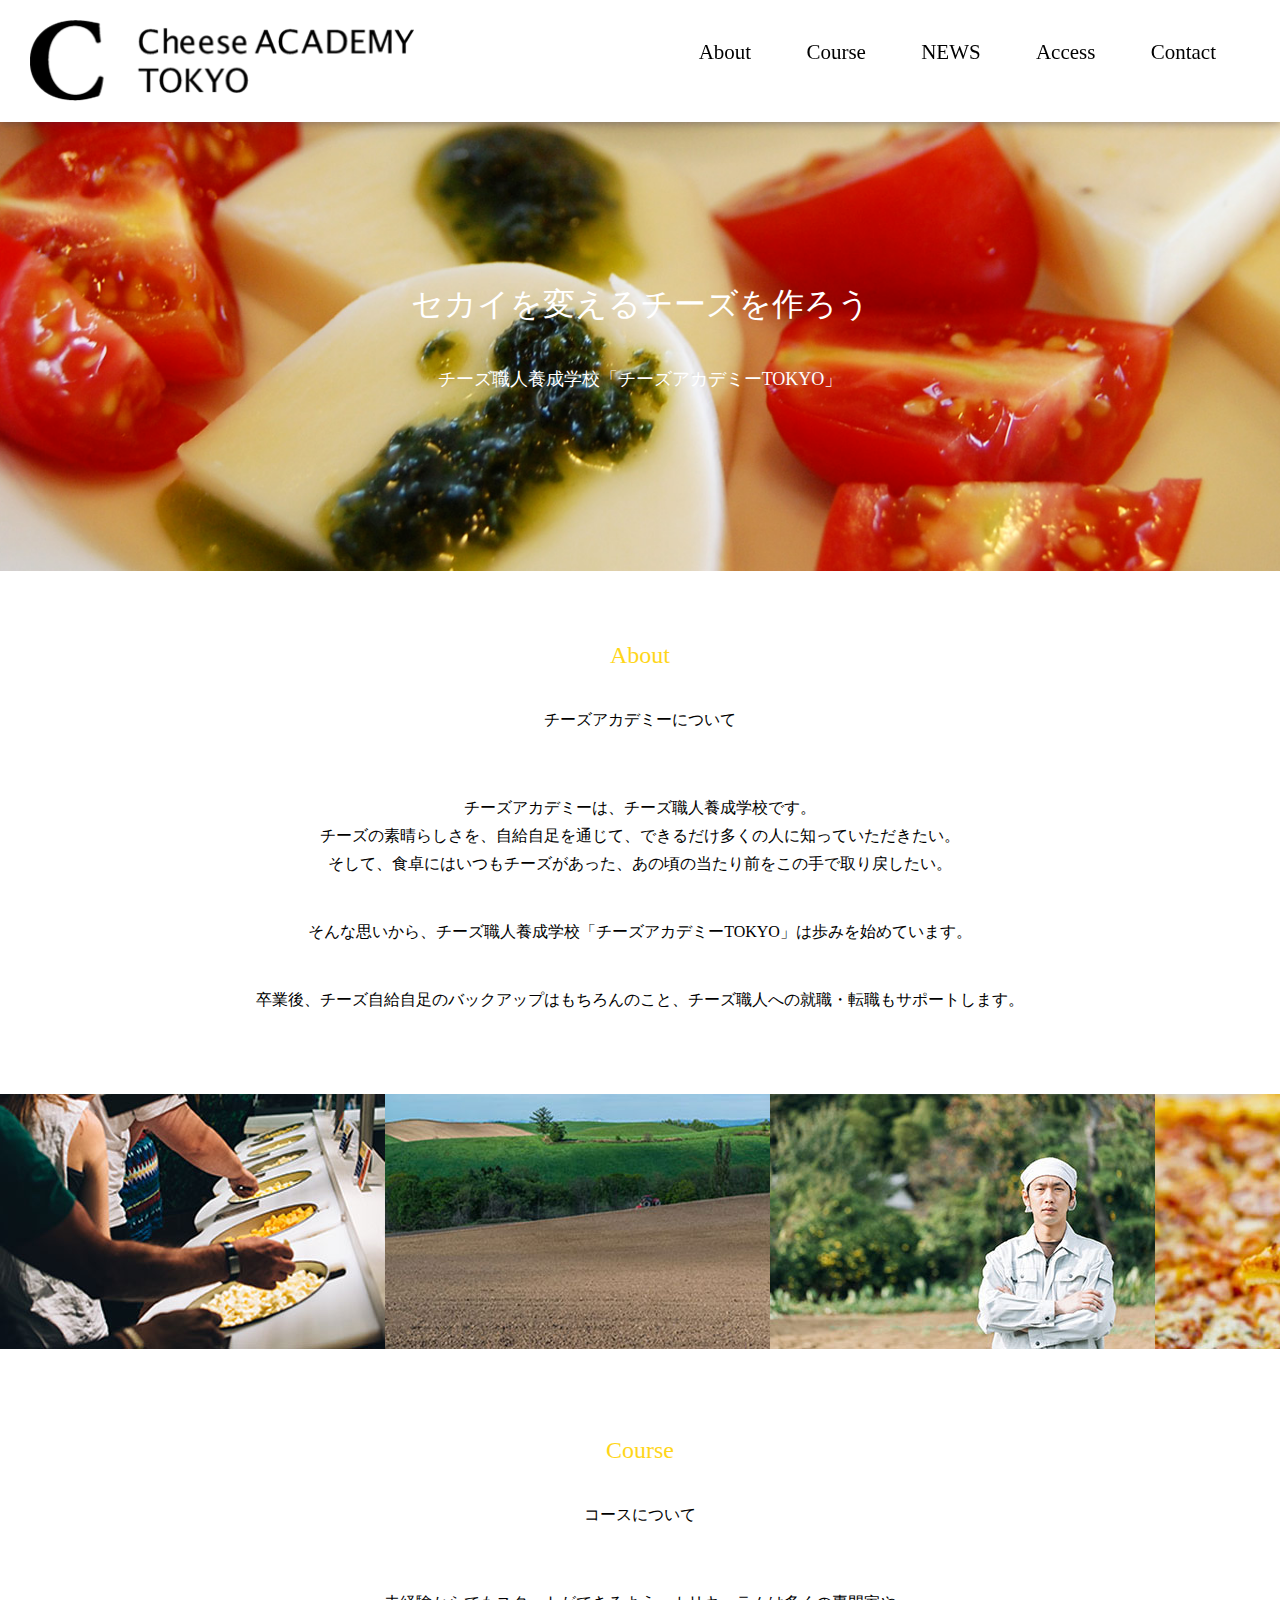
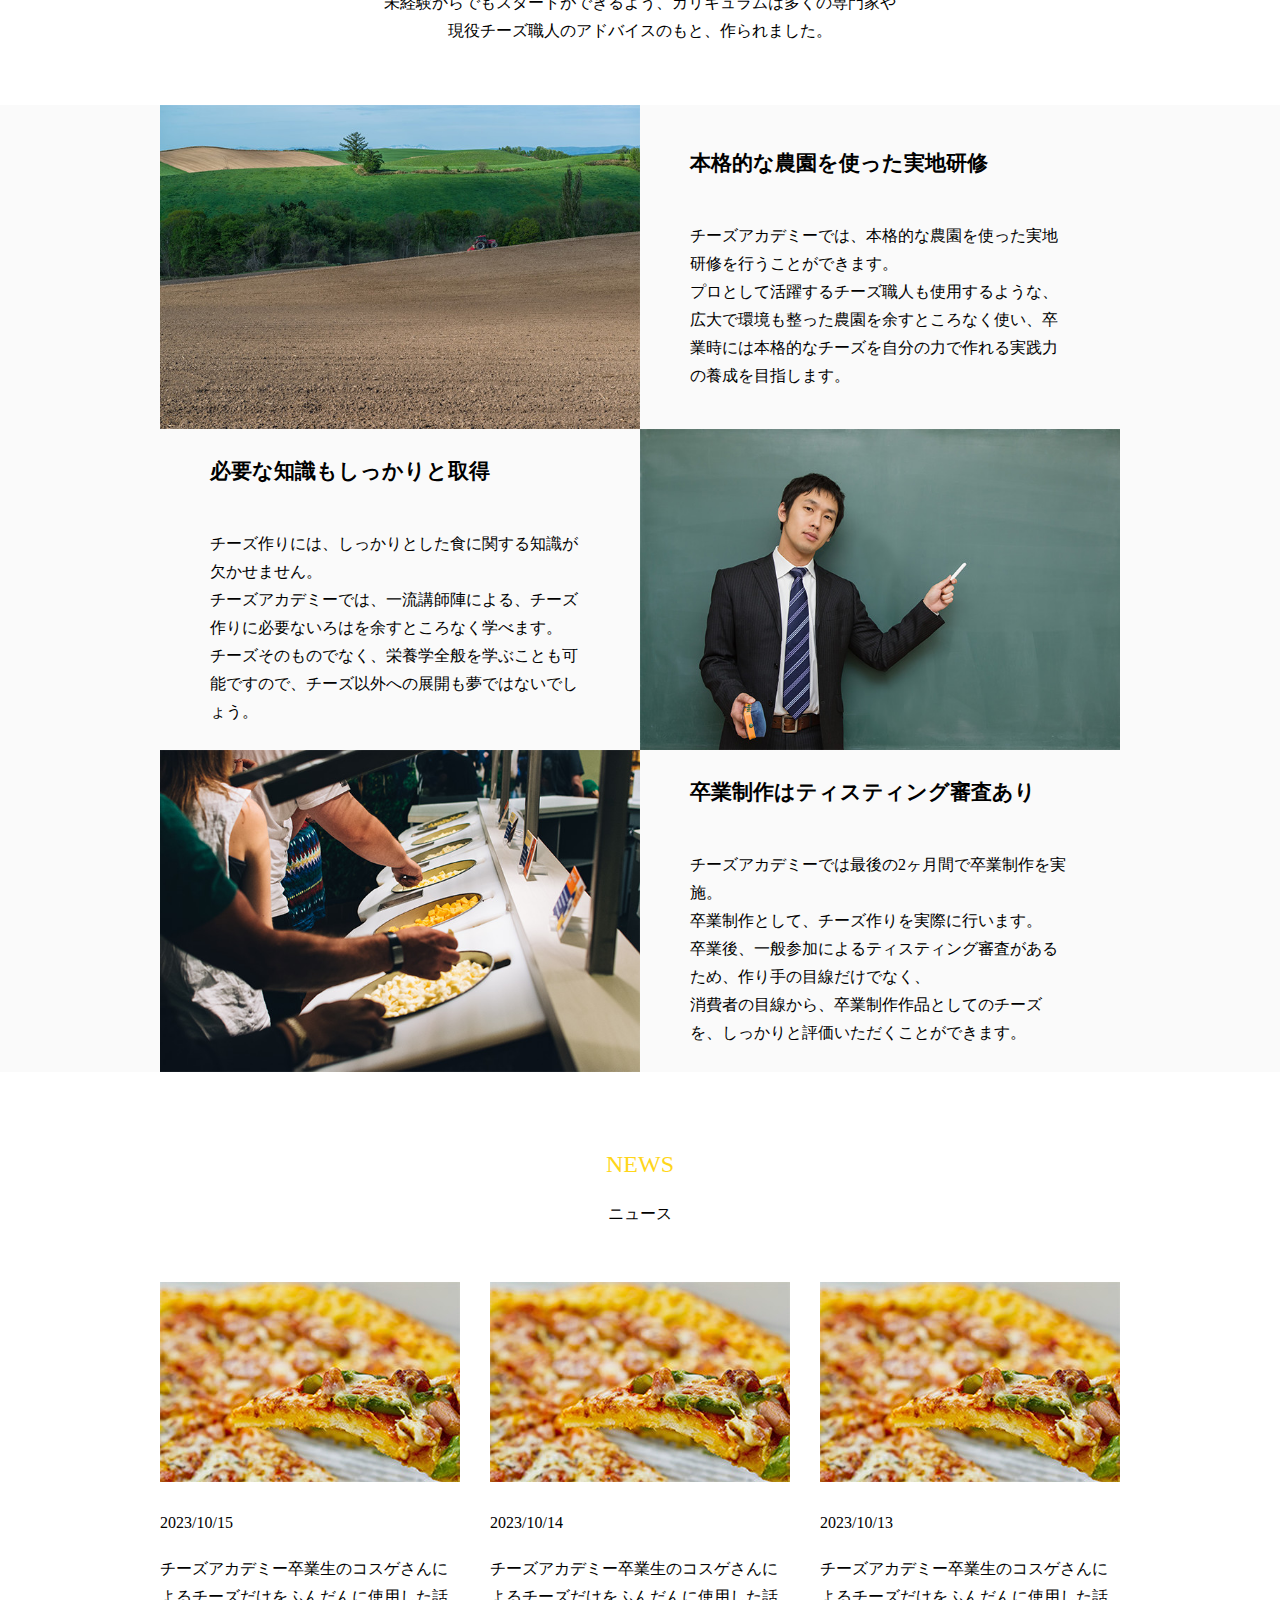
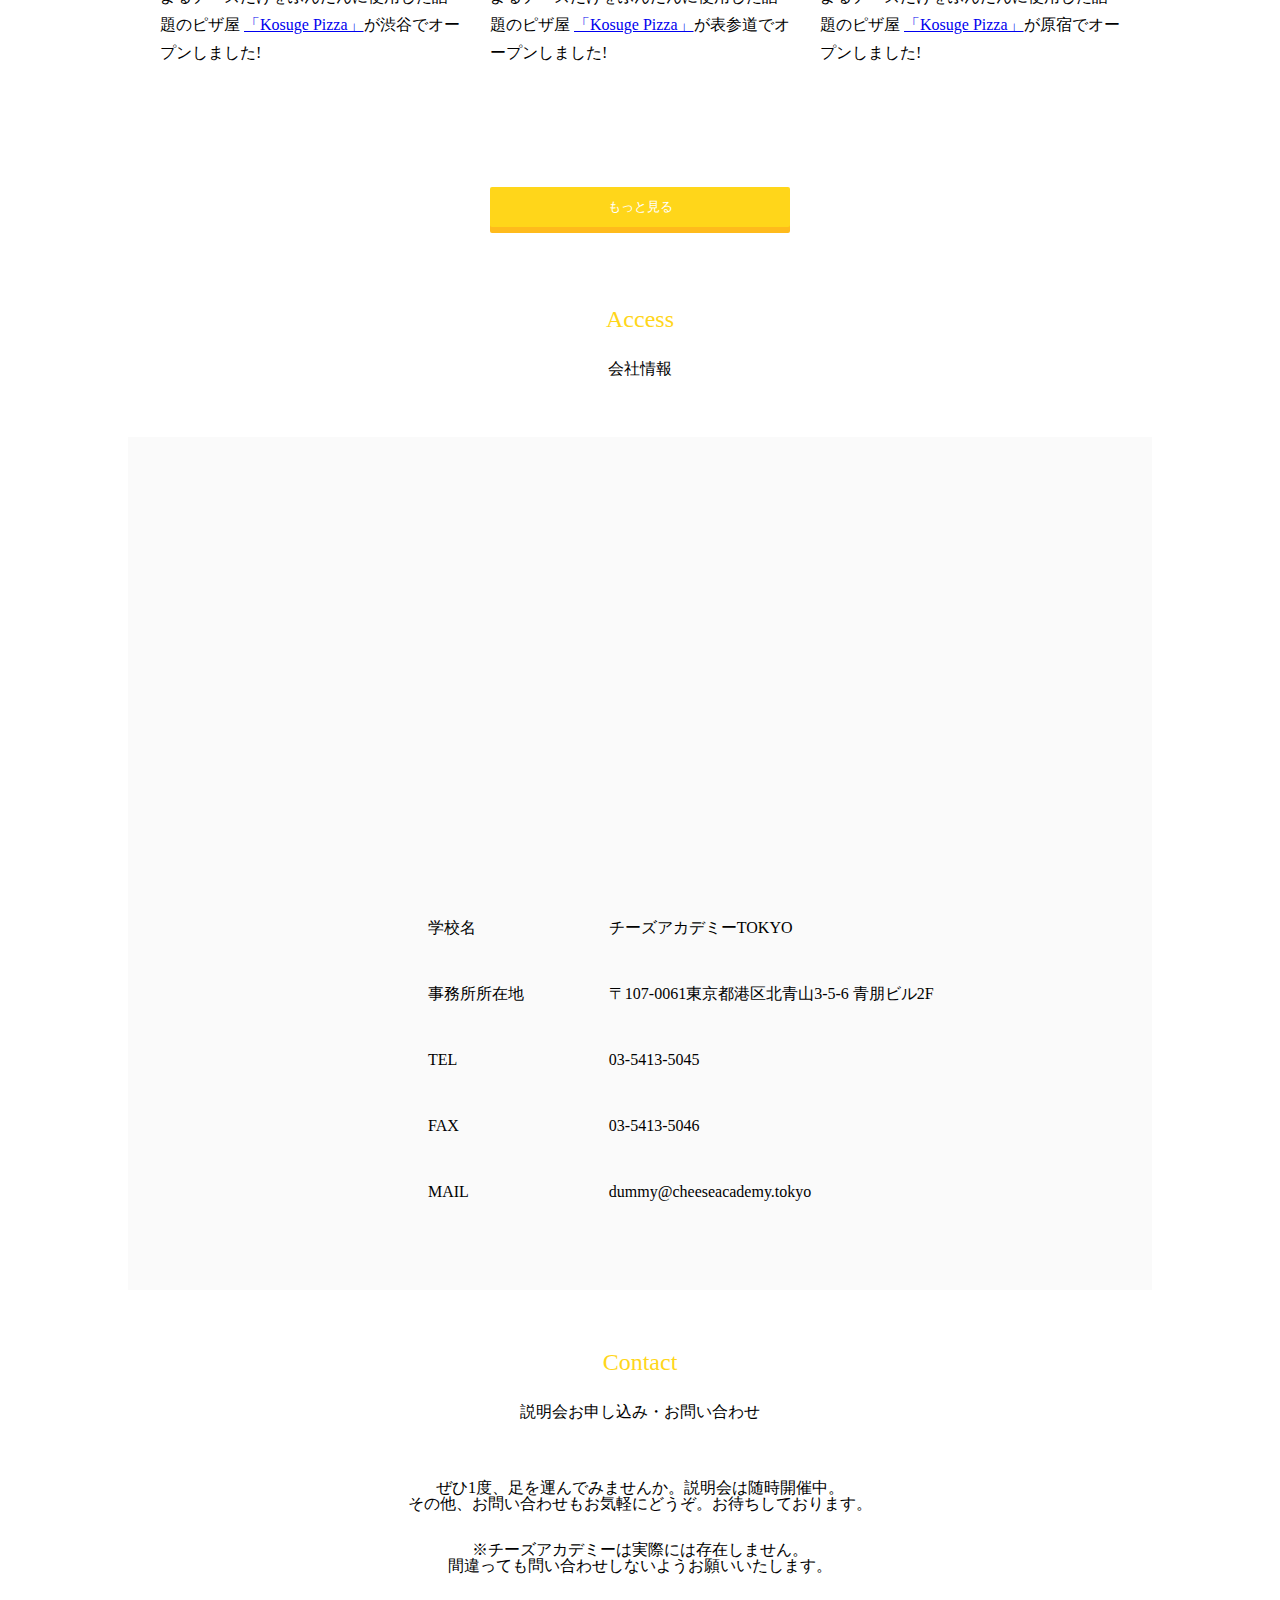
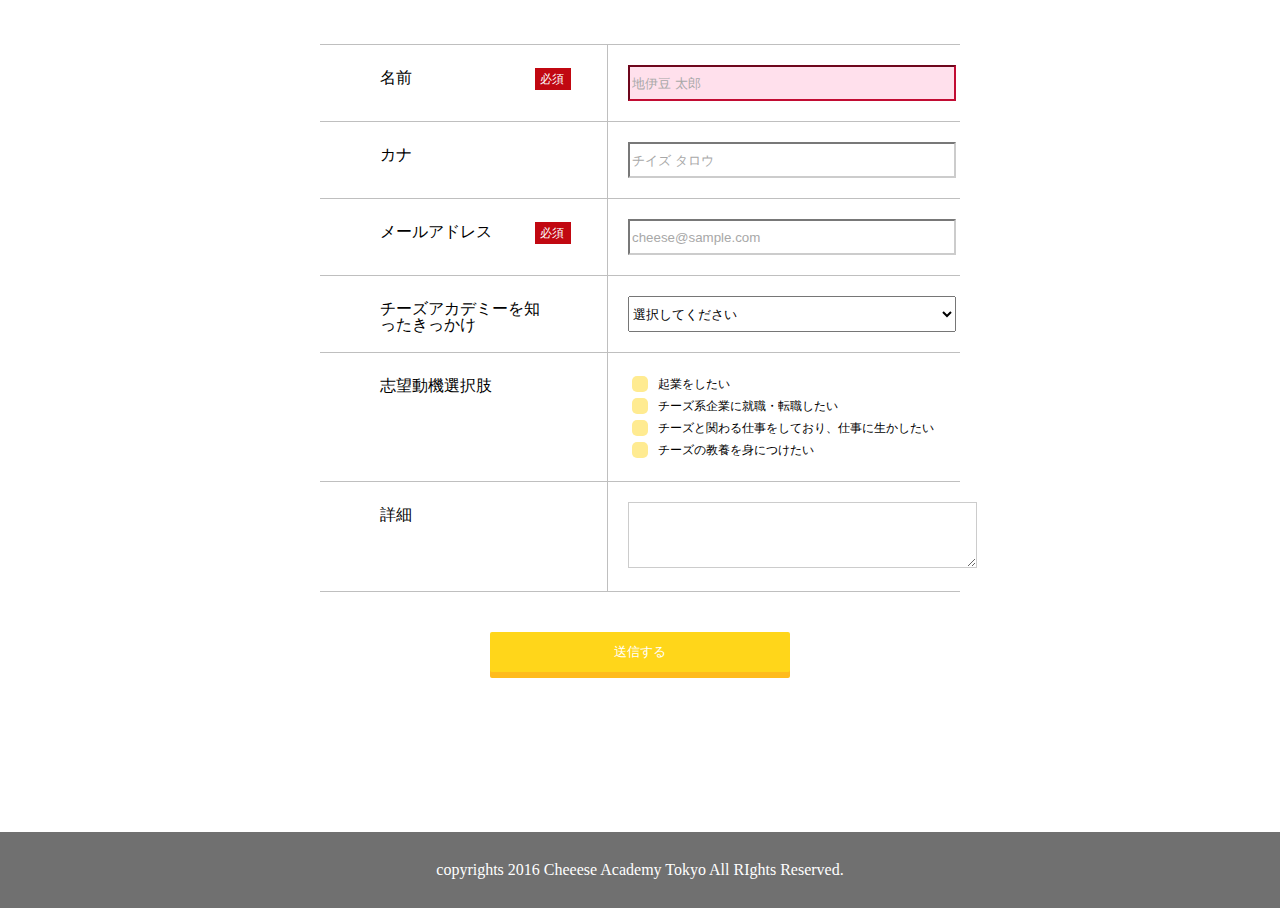
==== index.html @ 1098b5f2 "first commit" ====
<!DOCTYPE html>
<html lang="ja">

<head>
  <meta charset="UTF-8">
  <meta name="viewport" content="width=device-width, initial-scale=1.0">
  <meta http-equiv="X-UA-Compatible" content="ie=edge">

  <title>Cheese ACADEMY TOKYO</title>
  <link rel="icon" href="img/favicon.ico">
  <link rel="stylesheet" href="css/reset.css">
  <link rel="stylesheet" href="css/style.css">
</head>

<body>
  <!-- ヘッダー -->
  <header class="global-header">
    <picture>
      <source srcset="img/header_logo.png" alt="cheese ACADEMY TOKYO" media="(min-width: 768px)">
      <img src="img/logo_sp.png" alt="cheese ACADEMY TOKYO">
    </picture>

    <!-- ナビゲーション -->
    <nav>
      <ul>
        <li><a href="#about">About</a></li>
        <li><a href="#course">Course</a></li>
        <li><a href="#news">NEWS</a></li>
        <li><a href="#access">Access</a></li>
        <li><a href="#contact">Contact</a></li>
      </ul>
    </nav>
  </header>

  <main>
    <!-- メインビジュアル -->
    <article id="main-visual">
      <img src="img/mainbg.png" alt="メインビジュアル">
      <h1 class="center">
        <p class="mv-title">セカイを変えるチーズを作ろう</p>
        <p class="mv-subtitle">チーズ職人養成学校「チーズアカデミーTOKYO」</p>
      </h1>
    </article>

    <section id="about" class="wrapper">
      <!-- アバウト内の上部 -->
      <h2>About</h2>
      <h3>チーズアカデミーについて</h3>
      <article class="text-center">
        <p>チーズアカデミーは、チーズ職人養成学校です。</p>
        <p>チーズの素晴らしさを、自給自足を通じて、できるだけ多くの人に知っていただきたい。<br>
          そして、食卓にはいつもチーズがあった、あの頃の当たり前をこの手で取り戻したい。</p>
        <span>そんな思いから、チーズ職人養成学校「チーズアカデミーTOKYO」は歩みを始めています。</span>
        <p>卒業後、チーズ自給自足のバックアップはもちろんのこと、チーズ職人への就職・転職もサポートします。</p>
      </article>

      <!-- アバウトの下部 -->
      <article id="about-visual" class="loop">
        <ul class="loop_box">
          <li class="loop_item"><img src="img/about_01.jpg" alt="本格的なチーズ"></li>
          <li class="loop_item"><img src="img/about_02.jpg" alt="広大で環境も整った農園"></li>
          <li class="loop_item"><img src="img/about_03.jpg" alt="プロとして活躍するチーズ職人"></li>
          <li class="loop_item"><img src="img/about_04.jpg" alt="卒業制作のピッツァ"></li>
        </ul>
        <ul class="loop_box">
          <li class="loop_item"><img src="img/about_01.jpg" alt="本格的なチーズ"></li>
          <li class="loop_item"><img src="img/about_02.jpg" alt="広大で環境も整った農園"></li>
          <li class="loop_item"><img src="img/about_03.jpg" alt="プロとして活躍するチーズ職人"></li>
          <li class="loop_item"><img src="img/about_04.jpg" alt="卒業制作のピッツァ"></li>
        </ul>
      </article>
    </section>

    <section id="course" class="wrapper">
      <!-- コースの上部 -->
      <article class="course-text">
        <h2>Course</h2>
        <h3>コースについて</h3>
        <p class="text-center">未経験からでもスタートができるよう、カリキュラムは多くの専門家や<br>
          現役チーズ職人のアドバイスのもと、作られました。
        </p>
      </article>
      <!-- コースの下部 -->

      <article class="course-wrap">
        <!-- コース１ -->
        <article class="course-field">
          <img src="img/course_01.jpg" alt="広大で環境も整った農園">
          <dl class="course-list1">
            <dt class="course-title">本格的な農園を使った実地研修</dt>
            <dd class="course-item-text">
              チーズアカデミーでは、本格的な農園を使った実地研修を行うことができます。<br>
              プロとして活躍するチーズ職人も使用するような、広大で環境も整った農園を余すところなく使い、卒業時には本格的なチーズを自分の力で作れる実践力の養成を目指します。
            </dd>
          </dl>
        </article>

        <!-- コース２ -->
        <article class="course-field">
          <dl class="course-list2">
            <dt class="course-title">必要な知識もしっかりと取得</dt>
            <dd class="course-item-text">
              チーズ作りには、しっかりとした食に関する知識が欠かせません。<br>
              チーズアカデミーでは、一流講師陣による、チーズ作りに必要ないろはを余すところなく学べます。<br>
              チーズそのものでなく、栄養学全般を学ぶことも可能ですので、チーズ以外への展開も夢ではないでしょう。
            </dd>
          </dl>
          <img src="img/course_02.jpg" alt="一流講師陣">
        </article>

        <!-- コース3 -->
        <article class="course-field">
          <img src="img/course_03.jpg" alt="広大で環境も整った農園">
          <dl class="course-list3">
            <dt class="course-title">卒業制作はティスティング審査あり</dt>
            <dd class="course-item-text">
              チーズアカデミーでは最後の2ヶ月間で卒業制作を実施。<br>
              卒業制作として、チーズ作りを実際に行います。<br>
              卒業後、一般参加によるティスティング審査があるため、作り手の目線だけでなく、<br>
              消費者の目線から、卒業制作作品としてのチーズを、しっかりと評価いただくことができます。
            </dd>
          </dl>
        </article>
      </article>
    </section>

    <section id="news" class="wrapper">
      <h2>NEWS</h2>
      <h3>ニュース</h3>
      <article class="news-wrap">
        <article class="news-field">
          <img src="img/news_img.jpg" alt="一番人気のkosuge special">
          <time>2023/10/15</time>
          <p class="news-text">
            チーズアカデミー卒業生のコスゲさんによるチーズだけをふんだんに使用した話題のピザ屋
            <a href="shop.html">「Kosuge Pizza」</a>が渋谷でオープンしました&excl;
          </p>
        </article>

        <article class="news-field">
          <img src="img/news_img.jpg" alt="一番人気のkosuge special">
          <time>2023/10/14</time>
          <p class="news-text">
            チーズアカデミー卒業生のコスゲさんによるチーズだけをふんだんに使用した話題のピザ屋
            <a href="http://kosuge-eki.jp/restaurant/">「Kosuge Pizza」</a>が表参道でオープンしました&excl;
          </p>
        </article>

        <article class="news-field">
          <img src="img/news_img.jpg" alt="一番人気のkosuge special">
          <time>2023/10/13</time>
          <p class="news-text">
            チーズアカデミー卒業生のコスゲさんによるチーズだけをふんだんに使用した話題のピザ屋
            <a href="shop.html">「Kosuge Pizza」</a>が原宿でオープンしました&excl;
          </p>
        </article>
      </article>

      <h2>
        <button onclick="window.open('shop.html')">もっと見る</button>
      </h2>
    </section>

    <section id="access" class="wrapper">
      <h2>Access</h2>
      <h3>会社情報</h3>
      <article class="access-wrap">
        <iframe
          src="https://www.google.com/maps/embed?pb=!1m18!1m12!1m3!1d920.5806345741612!2d139.7122417779277!3d35.66760393351001!2m3!1f0!2f0!3f0!3m2!1i1024!2i768!4f13.1!3m3!1m2!1s0x60188d7eaf6941cf%3A0x4d0182e5dea5e6cb!2sChees%20ACADEMY%20TOKYO!5e0!3m2!1sja!2sjp!4v1697269528415!5m2!1sja!2sjp"
          width="1210" height="400" style="border:0;" allowfullscreen="" loading="lazy"
          referrerpolicy="no-referrer-when-downgrade">
        </iframe>
        <dl>
          <dt>学校名</dt>
          <dd>チーズアカデミーTOKYO</dd>
          <dt>事務所所在地</dt>
          <dd>〒107-0061東京都港区北青山3-5-6 青朋ビル2F</dd>
          <dt>TEL</dt>
          <dd>03-5413-5045</dd>
          <dt>FAX</dt>
          <dd>03-5413-5046</dd>
          <dt>MAIL</dt>
          <dd>dummy@cheeseacademy.tokyo</dd>
        </dl>
      </article>
    </section>

    <section id="contact" class="wrapper">
      <h2>Contact</h2>
      <h3>説明会お申し込み・お問い合わせ</h3>

      <p>ぜひ1度、足を運んでみませんか。説明会は随時開催中。</p>
      <p>その他、お問い合わせもお気軽にどうぞ。お待ちしております。</p>

      <p class="small">&#8251;チーズアカデミーは実際には存在しません。<br>
        間違っても問い合わせしないようお願いいたします。</p>
    </section>

    <section id="form">
      <form> <!-- <form action="form.html" method="post"> -->
        <dl class="form-wrap">
          <dt class="form-title">
            <label for="name">名前<span class="essential">必須</span></label>
          </dt>
          <dd>
            <input type="text" name="name" id="name" placeholder="地伊豆 太郎" required>

          </dd>

          <dt class="form-title">
            <label for="kana">カナ</label>
          </dt>
          <dd>
            <input type="text" name="kana" id="kana" placeholder="チイズ タロウ">
          </dd>
          <dt class="form-title">
            <label for="mail">メールアドレス<span class="essential" required>必須</span></label>
          </dt>
          <dd>
            <input type="email" name="email" autocomplete="email" placeholder="cheese@sample.com">
            <p class="error-message">※ 入力内容をご確認ください</p>
          </dd>
          <dt class="form-title"><label for="form-chance">チーズアカデミーを知ったきっかけ</label>
          </dt>
          <dd>
            <select>
              <option hidden>選択してください</option>
              <option>google検索</option>
              <option>SNS</option>
              <option>紹介</option>
              <option>たまたま通りかかった</option>
              <option>その他</option>
            </select>
          </dd>
          <dt class="form-title"><label for="reason">志望動機選択肢</label></dt>
          <dd class="checkbox">
            <ul>
              <li><label><input type="checkbox" name="start">起業をしたい</label></li>
              <li><label><input type="checkbox" name="work">チーズ系企業に就職・転職したい</label></li>
              <li><label><input type="checkbox" name="revive">チーズと関わる仕事をしており、仕事に生かしたい</label></li>
              <li><label><input type="checkbox" name="culture">チーズの教養を身につけたい</label></li>
            </ul>
          </dd>
          <dt class="form-title"><label for="detail">詳細</label></dt>
          <dd>
            <textarea name="message" cols="41" rows="4"></textarea>
          </dd>
        </dl>
        <h2>
          <button onclick="window.open('./form.html')">送信する</button>
        </h2>
      </form>
    </section>

  </main>


  
  <footer>copyrights 2016 Cheeese Academy Tokyo All RIghts Reserved.</footer>

  <script src="https://code.jquery.com/jquery-3.2.1.min.js"></script>
  <script src="js/main.js"></script>
</body>

</html>
---- css/style.css ----
html{
  font-size:100%; /*ユーザー設定の文字サイズを正しく反映*/
}
*{
  box-sizing:border-box; /*余白や線を幅や高さに含める*/
}

body{
    background:#fff;
    font-size:16px;
  }

/* ナビを常に上部に固定 */
header{
    width:100%;
    background-color: #fff;
    box-shadow:0 2px 8px rgba(30,30,80,.3);
    line-height:1;
    position:fixed;
    justify-content: space-between;
    z-index:10;
    top: 0px;
    left:0;
}

main{
margin-top: 8%;
}

:target {
  scroll-margin-top: 160px;
}

/* ロゴ */
header img{
  width: 30%;
  height:auto;
  padding: 0;
  margin:20px 30px 0 ;
  display: block;
}

/* ナビゲーションの場所固定 */
nav ul{
    text-align: right;
    transform: translate(-5%, -280%);
    font-size: 21px;
  }
   nav ul li{
    list-style: none;
    display: inline;
    }

nav ul li:not(:first-child){
margin-left: 50px;
}

nav ul li a{
    text-decoration: none;
    color: #000;
    }

nav ul li a:hover{
    color: #ffd61a;
    transform: rotateX(360deg);
    }

/* MV上の文字指定 */
#main-visual
{
    color: #fff;
    position:relative;
    z-index: 1;
}
.mv-title{
  font-size:32px;
  margin-bottom: 50px;
}
.mv-subtitle{
  font-size:18px;
}

/* MVの画像幅 */
    #main-visual img 
{
    width: 100%;
    right:0;
}


/* MV上の文字の場所指定 */
h1{
  position: absolute;
  top: 50%;
  left: 50%;
  -ms-transform: translate(100%,100%);
  -webkit-transform: translate(-50%,-50%);
  transform: translate(-50%,-50%);
  text-align: center;
}

h2{
 font-size:24px;
 color: #ffd61a;
 margin-top: 60px;
 margin-bottom: 30px;
 text-align: center;
}

h3{
font-size: 16px;
margin-bottom: 60px;
text-align: center;
}

.text-center{
    text-align: center;
    }

#about,#course,#content,#news p{
line-height: 1.75;
margin-bottom: 80px;}

.course-wrap,.access-wrap
{
background-color: #fafafa;
}

span{
  margin:40px 0;
  display: block;
}

#about-visual{
  display: flex;
  overflow: hidden;
}

.loop_box {
  display: flex;
  animation: loop-list 40s linear infinite;
}

@keyframes loop-list {
  from {
      transform: translateX(0);
  }
  to {
      transform: translateX(-100%);
  }
}
.loop_item a {
  width: calc(100vw / 4);
  display: block;
}
#about-visual img{
  height:auto;
  margin-top:80px;
}
#about-visual{
  font-size: 0;
}

span{
  margin:40px 0;
  display: block;
}

#course .course-text{
margin-bottom: 60px;
}

.course-field {
  display:flex;
  justify-content: center;
  align-items: center;
}

.course-field img{
width: 480px;
}

.course-title{
font-weight: bold;
font-size: 21px;
}

#course dl{
padding: 0 50px;
width: 480px;
}

#course dt{
padding-bottom: 40px;
}

.news-wrap{
  display: flex;
  justify-content: center;
  flex-direction: row;
}

.news-field{
width: 300px;
  }

.news-field:not(:first-child){
margin-left: 30px;
}

.news-field img{
margin-bottom: 30px;
}

.news-field img:hover {
opacity: 0.5 ;
}

.news-field p{
  margin-top: 24px;
}

.access-wrap{
  width:80%;
  margin:0 auto;
}

#access dl {
  display: flex;
  flex-wrap: wrap;
  margin-top: 60px;
  padding-bottom: 60px;
}
#access dt {
  width: 45%;
  padding-left: 300px;
  margin: 0 0 10px 0;
  display: flex;
  align-items: center;
  justify-content: left;
}
#access dd {
  width: 55%;
  padding: 20px;
  margin: 0 0 10px 0;
}

#contact p{
  text-align: center;
  }

#contact .small{
margin: 30px 0 70px;
}

::placeholder{
  color: #a8a8a8;
}

.form-wrap{
  width: 640px;
  margin:0 auto;
}

#form dl {
  display: flex;
  flex-wrap: wrap;
  margin-top: 60px;
}
#form dt {
  width: 45%;
  display: flex;
  justify-content: left;
  border-right: 1px #bfbfbf solid;
  border-top: 1px #bfbfbf solid;
}

#form dt label{
position: relative;
width: 160px;
height: 50px;
position:relative;
top: 25px;
left:60px;
}

#form dd {
  width: 55%;
  padding: 20px;
  margin: 0;
  border-top: 1px #bfbfbf solid;
}
#form dl{
border-bottom: 1px #bfbfbf solid;
}
input,select {
  height: 36px;
  width: 328px;
}

.checkbox input{
  inline-size: 16px;
  block-size: 16px;
  border-radius: 5px;
}

.checkbox {
font-size: 12px;
}
.checkbox input{
margin-right: 10px;
font-size: 75%;
}

input[type="checkbox"] {
  position: relative;
  width: 16px;
  height: 16px;
  background-color:#ffeb91;
  vertical-align: -7px;
  -webkit-appearance: none;
     -moz-appearance: none;
          appearance: none;
}

input[type="checkbox"]:checked:before {
  position: absolute;
  top: 1px;
  left: 4px;
  transform: rotate(50deg);
  width: 4px;
  height: 8px;
  border-right: 2px solid #ff90ee;
  border-bottom: 2px solid #ff90ee;
  content: '';
}

.checkbox p{
  padding: 2px 10px 24px 10px;
}

button {
    width: 300px;
    padding: 1em 2em;
    border: none;
    display: inline-block;
    background-color: #ffd61a;
    box-shadow: 0 6px #ffbb1c;
    line-height: 1;
    color: #fff;
    cursor : pointer;
  }

button:hover{
  background-color: #fffbca;
  color: #ffbb1c;
  transform: rotateX(360deg);
  }

  button {
    border-radius: 2px;
    box-shadow: 0 6px #ffbb1c;
    position:relative;
    top:-20px;
  }

  button:active {
    box-shadow: 0 0 #ffbb1c;
    top: 6px;
  }

  .essential {
    background: #c10811;
    color: #fafafa;
    font-size: 12px;
    padding: 5px;
    font-weight: normal;
    margin-left: 5px;
    width: 36px;
    height: 22px;
    position:relative;
    top: -58px;
    left:150px;}

/* 入力エラーのスタイル */
input[type=text]:required,
input[type=email]:required,
input[type=email]:invalid,
textarea:required {
	color: #630015;
	border-color: #c20c33;
  background-color: #ffe0ec;
}

/* 入力値が正常な時のスタイル */
input[type=text]:valid,
input[type=email]:valid,
textarea:valid {
	color: #333;
	border-color: #ccc;
	background: #fff;
}


.error-message {
  font-size: 12px;
  color: #ff7676;
  display: none; /* 非表示に */
}
/* :invalid時だけ隣の要素を表示 */
input:invalid + .error-message  {
  display: block;
}

  footer {
    display: flex;
    justify-content: center;
    margin-top: 140px;
    padding: 30px 0;
    background-color: #707070;
    color: #fff;
  }


/**********アニメーション設定**********/

@keyframes RightToLeft {
  0% {
      opacity: 0;
      transform: translateX(50px);
  }
  100% {
      opacity: 1;
      transform: translateX(0);
  }
  }
  
  @keyframes LeftToRight {
  0% {
      opacity: 0;
      transform: translateX(-50px);
  }
  100% {
      opacity: 1;
      transform: translateX(0);
  }
  }
  @keyframes SlideDown {
  0% {
      opacity: 0;
      transform: translateY(-50px);
  }
  100% {
      opacity: 1;
      transform: translateY(0);
  }
  }
  @keyframes SlideUp {
  0% {
      opacity: 0;
      transform: translateY(50px);
  }
  100% {
      opacity: 1;
      transform: translateY(0);
  }
  }

  @keyframes ScrollAnim {
    from { width: 50%; }
    to { width: 100%; }
  }


  /**********アニメーション設定end**********/

header picture{
  animation-name: SlideUp;
  animation-duration: 4s;
}

  .mv-title,.mv-subtitle {
    animation-name: SlideDown;
    animation-duration: 4s;
    }
    h2,h3,nav{
    animation-name: LeftToRight;
    animation-duration: 4s;
    }


/* ボタン共通設定 */
.f-btn{
  /*矢印の基点とするためrelativeを指定*/
position: relative;
  /*ボタンの形状*/
display: inline-block;
background:#ffc940;
color:#fff;
  padding: 10px 30px 10px 40px;
border-radius:25px;
  text-align: center;
  outline: none;
  /*アニメーションの指定*/
  transition: ease .2s;
}
.top a{
  text-decoration: none;
}

.f-btn:hover{
background:#ffb834;
color: #fff;
}

.btnarrow1::after{
      content: '';
        /*絶対配置で矢印の位置を決める*/
      position: absolute;
        top:42%;
        left: 28px;
        /*矢印の形状*/
        width: 5px;
        height: 5px;
        border-top: 2px solid #fff;
        border-left: 2px solid #fff;
        transform: rotate(-45deg);
        /*アニメーションの指定*/
        transition: all .3s;
    }

    /*hoverした際の移動*/
    .btnarrow1:hover::after{
        left: 20px;
    }

.top{
font-weight: bold;
position: relative;
top: 10px;
left:650px;
}

.shop-wrap{
  display: flex;
  justify-content: center;
  flex-direction: row;
}

.shop-field{
width: 396px;
  }

.shop-field:not(:first-child){
margin-left: 30px;
}

.shop-field img{
margin-bottom: 30px;
}

.shop-field img:hover {
opacity: 0.5 ;
}

.shop-field p{
  margin-top: 24px;
}

.sliderArea {
  max-width: 100%;
  margin: 0 auto;
  padding: 0 25px;
}
.sliderArea.w300 {
  max-width: 300px;
}
.slick-slide {
  margin: 0 5px;
}
.slick-slide img {
  width: 100%;
  height: auto;
}
.slick-prev, .slick-next {
  z-index: 1;
}
.slick-prev:before, .slick-next:before {
  color: #000;
}
.slick-slide {
  transition: all ease-in-out .3s;
  opacity: .2;
}
.slick-active {
  opacity: 1;
}
.slick-current {
  opacity: 1;
}
.thumb {
  margin: 20px 0 0;
}
.thumb .slick-slide {
  cursor: pointer;
}
.thumb .slick-slide:hover {
  opacity: .7;
}
#form h1{
  width: 20%;
  height:40px;
  padding: 0;
  margin:20px 30px 0 72px;
  display: block;
  }
  .line-h{ 
    position:relative;
    top: 30px;
    left:0px;
  }
  .line-h p{
    line-height: 1.75;
  }
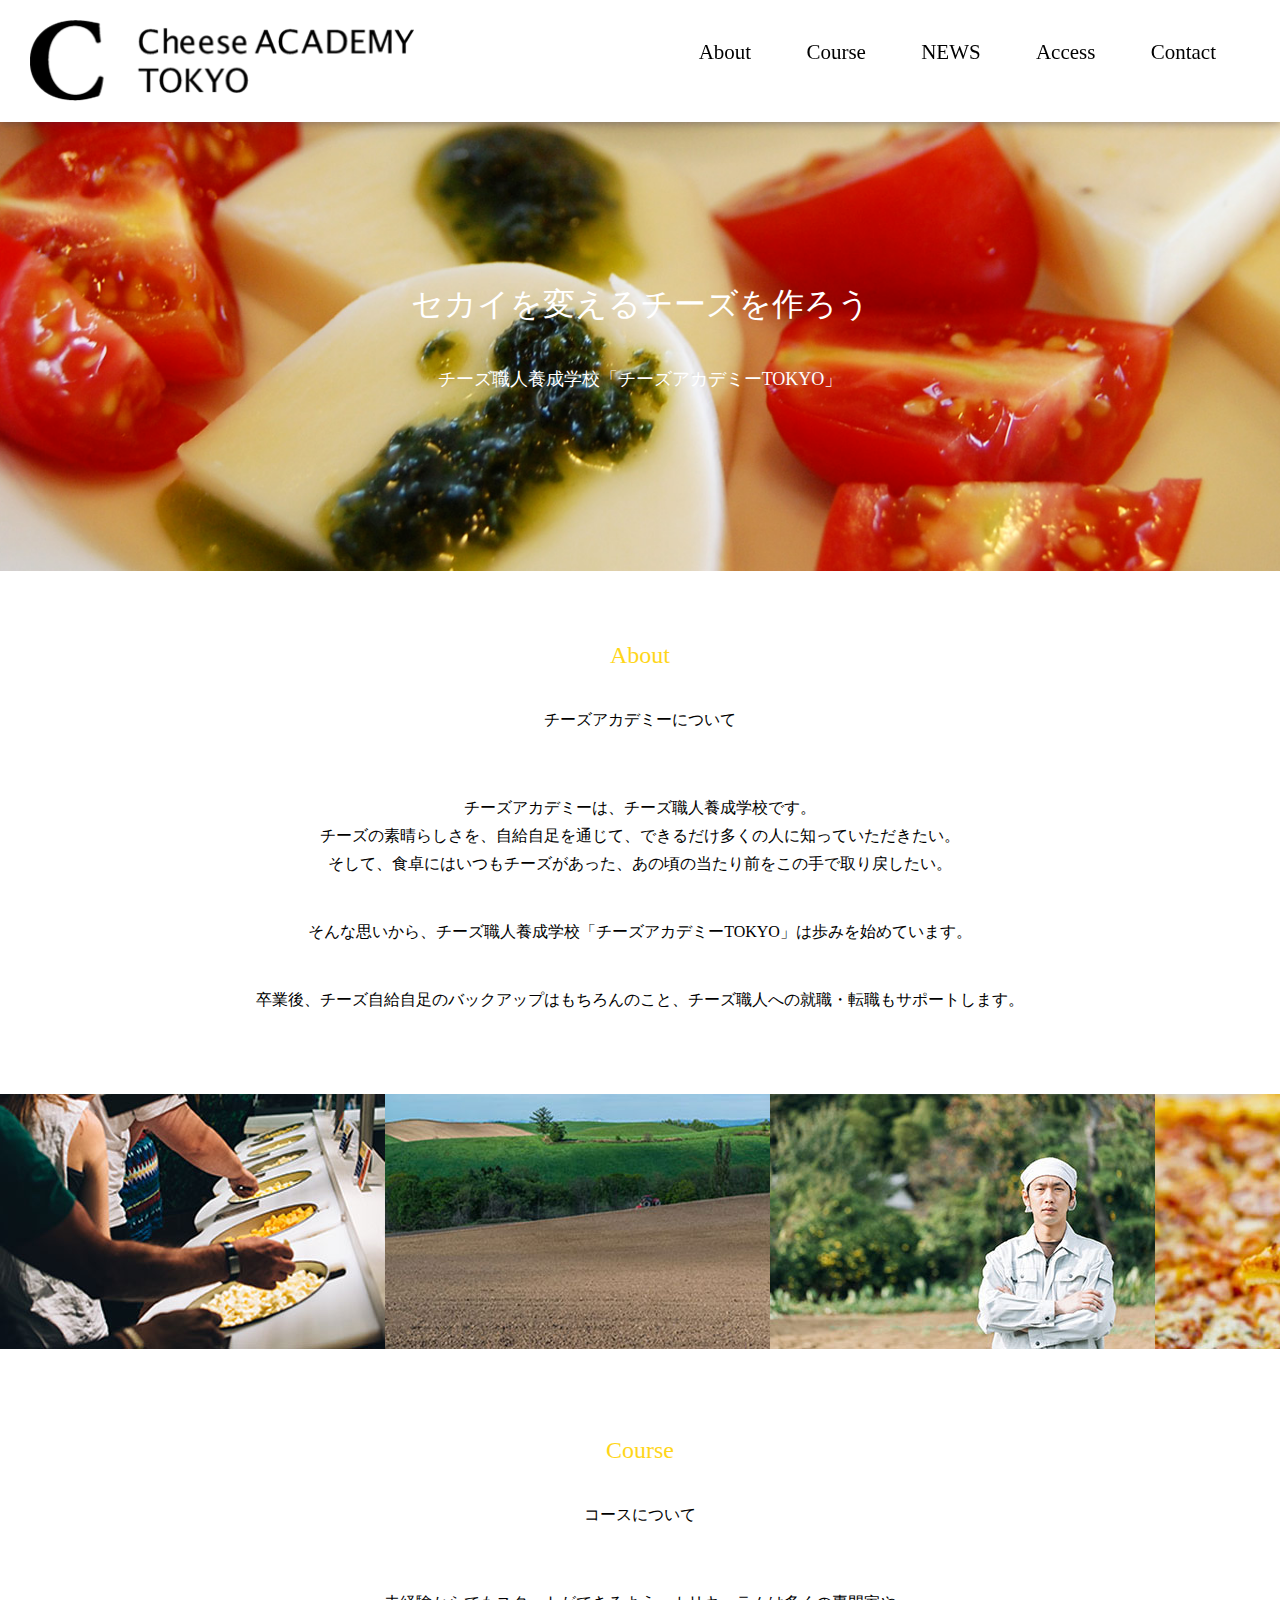
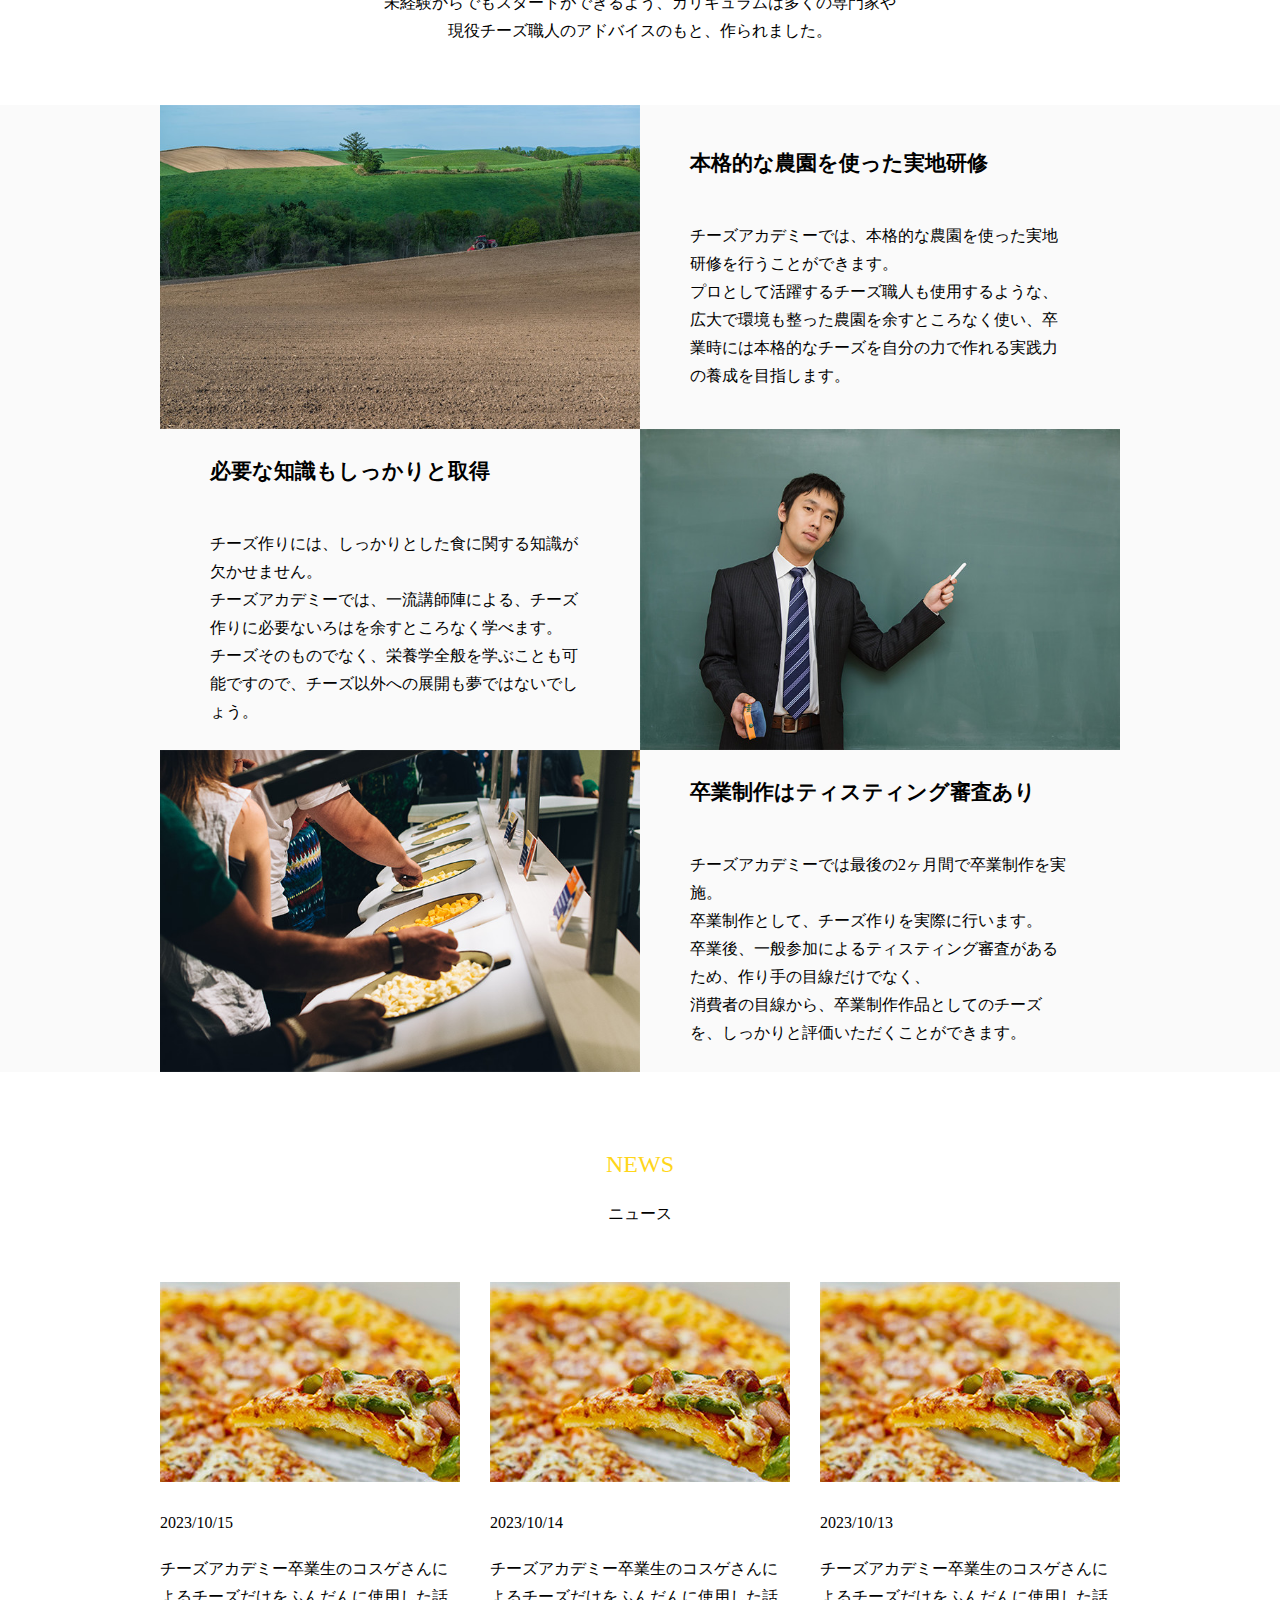
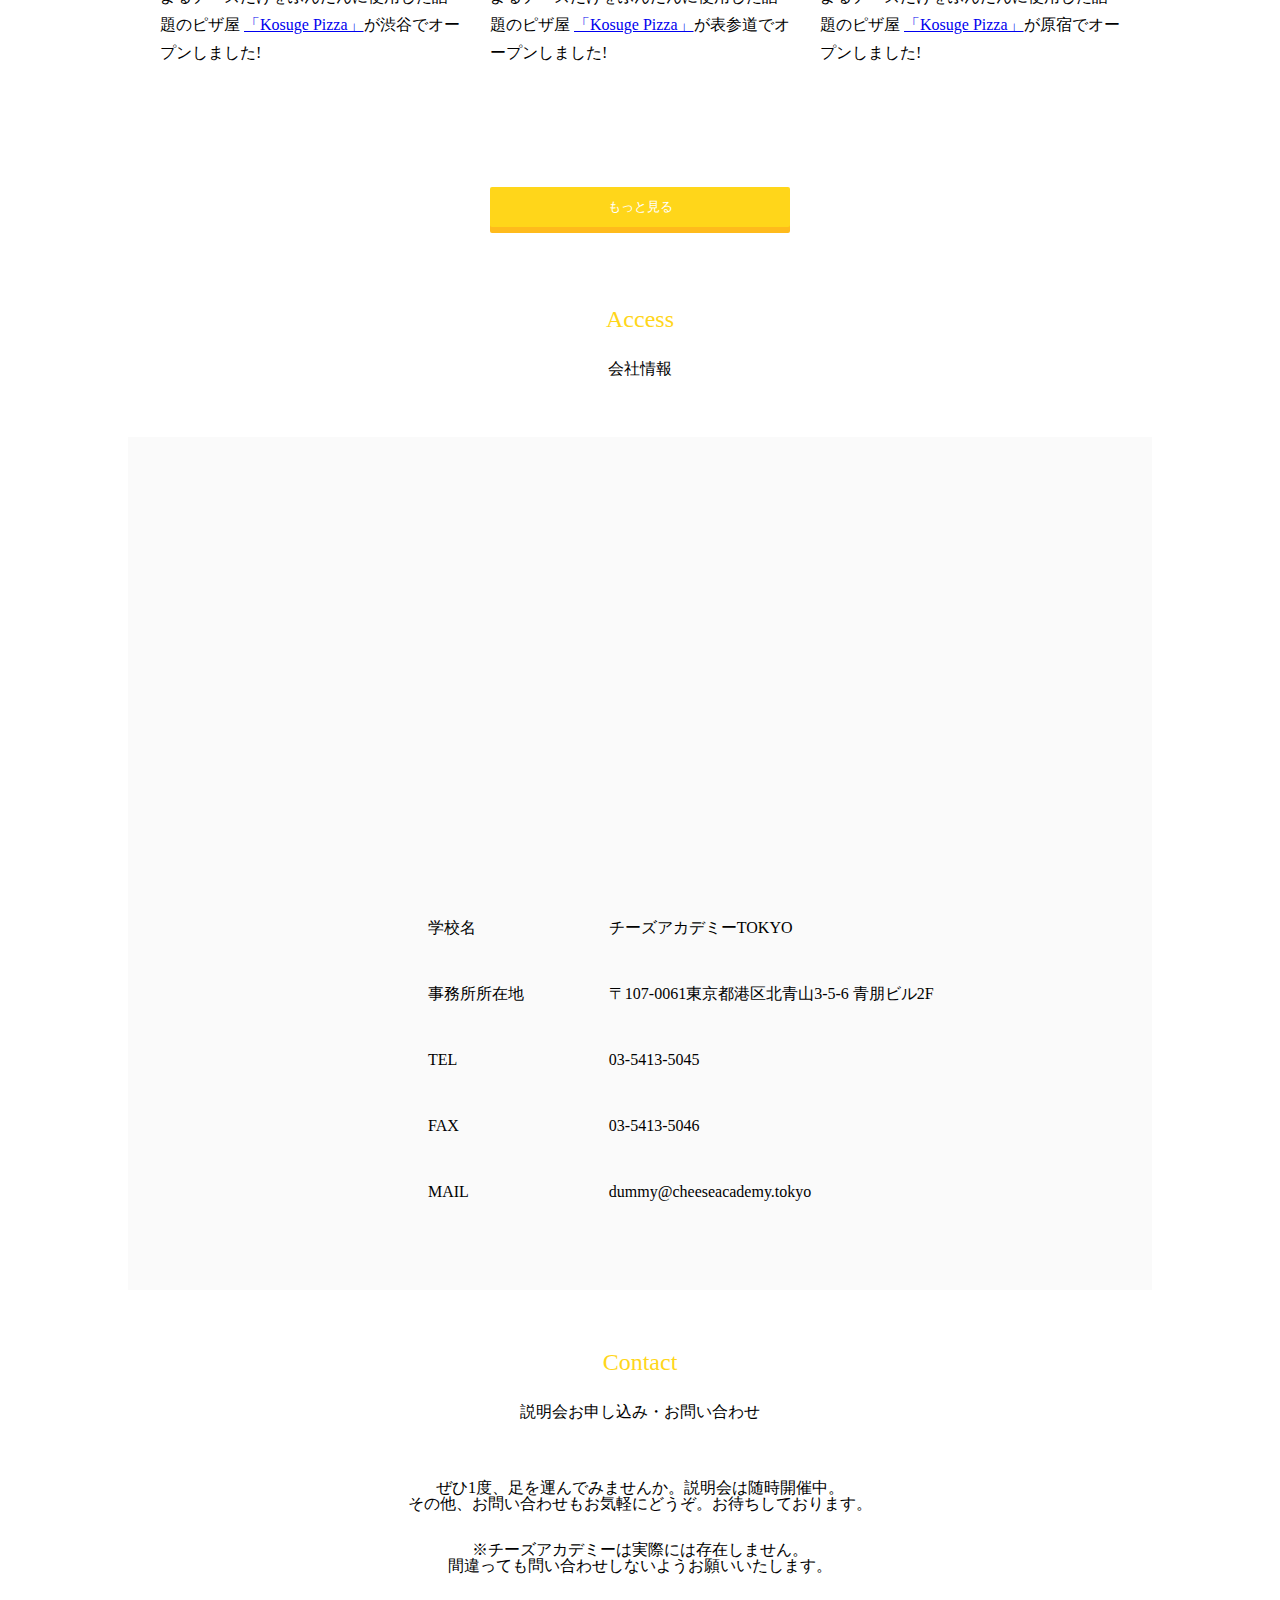
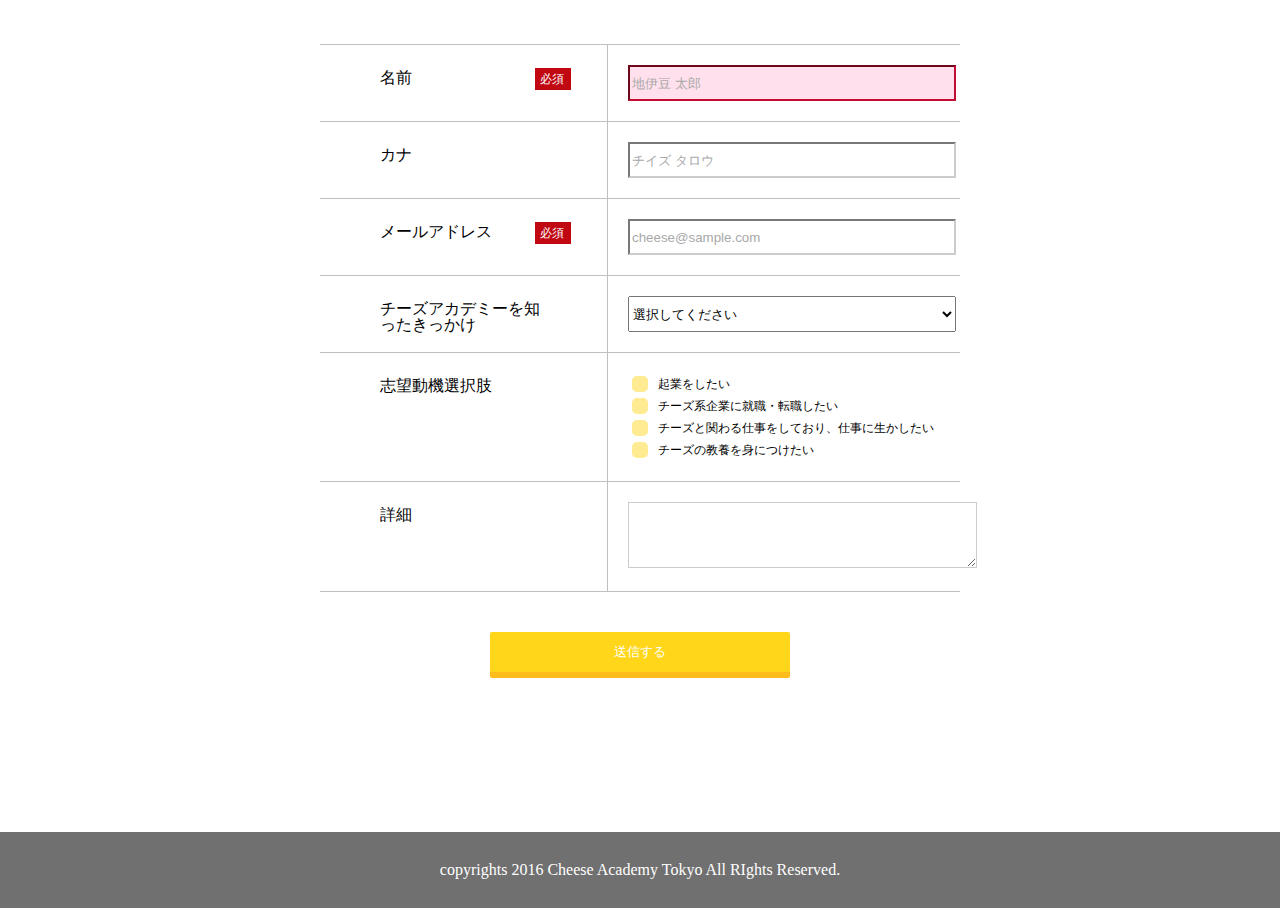
==== commit e1588122: "じゃんけんアプリ" ====
--- a/index.html
+++ b/index.html
@@ -142,7 +142,7 @@
           <time>2023/10/14</time>
           <p class="news-text">
             チーズアカデミー卒業生のコスゲさんによるチーズだけをふんだんに使用した話題のピザ屋
-            <a href="http://kosuge-eki.jp/restaurant/">「Kosuge Pizza」</a>が表参道でオープンしました&excl;
+            <a href="shop.html">「Kosuge Pizza」</a>が表参道でオープンしました&excl;
           </p>
         </article>
 
@@ -255,8 +255,7 @@
   </main>
 
 
-  
-  <footer>copyrights 2016 Cheeese Academy Tokyo All RIghts Reserved.</footer>
+<footer>copyrights 2016 Cheese Academy Tokyo All RIghts Reserved.</footer>
 
   <script src="https://code.jquery.com/jquery-3.2.1.min.js"></script>
   <script src="js/main.js"></script>
